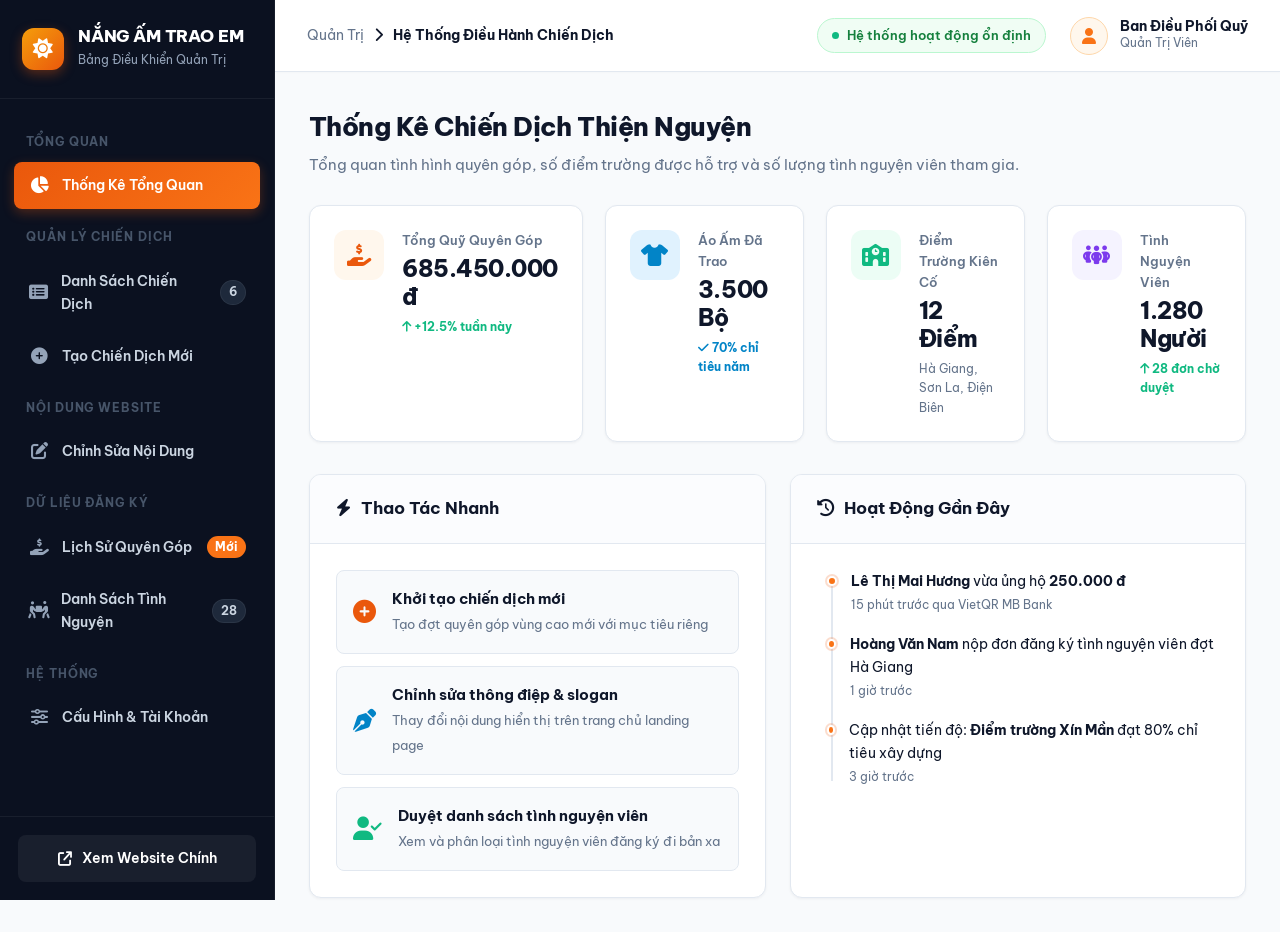
==== admin.html @ c8390f46 "test" ====
<!DOCTYPE html>
<html lang="vi">
<head>
  <meta charset="UTF-8">
  <meta name="viewport" content="width=device-width, initial-scale=1.0">
  <title>Hệ Thống Quản Trị - Nắng Ấm Trao Em</title>
  <link rel="preconnect" href="https://fonts.googleapis.com">
  <link rel="preconnect" href="https://fonts.gstatic.com" crossorigin>
  <link href="https://fonts.googleapis.com/css2?family=Be+Vietnam+Pro:ital,wght@0,300;0,400;0,500;0,600;0,700;0,800;1,400;1,600&family=Inter:wght@400;500;600;700&display=swap" rel="stylesheet">
  <link rel="stylesheet" href="https://cdnjs.cloudflare.com/ajax/libs/font-awesome/6.5.1/css/all.min.css">
  <link rel="stylesheet" href="assets/css/admin.css">
</head>
<body>

  <!-- Hidden radio controllers for switching Admin Modules -->
  <input type="radio" name="admin_tab" id="menu-overview" class="admin-tab-toggle" checked>
  <input type="radio" name="admin_tab" id="menu-campaigns" class="admin-tab-toggle">
  <input type="radio" name="admin_tab" id="menu-new-campaign" class="admin-tab-toggle">
  <input type="radio" name="admin_tab" id="menu-edit-content" class="admin-tab-toggle">
  <input type="radio" name="admin_tab" id="menu-donations" class="admin-tab-toggle">
  <input type="radio" name="admin_tab" id="menu-volunteers" class="admin-tab-toggle">
  <input type="radio" name="admin_tab" id="menu-settings" class="admin-tab-toggle">

  <!-- Mobile toggle controller for admin sidebar -->
  <input type="checkbox" id="sidebar-toggle" class="sidebar-toggle-check">

  <div class="admin-layout">

    <!-- Admin Sidebar Navigation -->
    <aside class="admin-sidebar">
      <div class="sidebar-brand">
        <div class="brand-symbol"><i class="fa-solid fa-sun"></i></div>
        <div class="brand-text">
          <span class="brand-name">NẮNG ẤM TRAO EM</span>
          <span class="brand-role">Bảng Điều Khiển Quản Trị</span>
        </div>
      </div>

      <nav class="sidebar-menu">
        <span class="menu-header">TỔNG QUAN</span>
        <label for="menu-overview" class="menu-item menu-item-overview">
          <i class="fa-solid fa-chart-pie"></i>
          <span>Thống Kê Tổng Quan</span>
        </label>

        <span class="menu-header">QUẢN LÝ CHIẾN DỊCH</span>
        <label for="menu-campaigns" class="menu-item menu-item-campaigns">
          <i class="fa-solid fa-rectangle-list"></i>
          <span>Danh Sách Chiến Dịch</span>
          <span class="badge-count">6</span>
        </label>
        <label for="menu-new-campaign" class="menu-item menu-item-new-campaign">
          <i class="fa-solid fa-circle-plus"></i>
          <span>Tạo Chiến Dịch Mới</span>
        </label>

        <span class="menu-header">NỘI DUNG WEBSITE</span>
        <label for="menu-edit-content" class="menu-item menu-item-edit-content">
          <i class="fa-solid fa-pen-to-square"></i>
          <span>Chỉnh Sửa Nội Dung</span>
        </label>

        <span class="menu-header">DỮ LIỆU ĐĂNG KÝ</span>
        <label for="menu-donations" class="menu-item menu-item-donations">
          <i class="fa-solid fa-hand-holding-dollar"></i>
          <span>Lịch Sử Quyên Góp</span>
          <span class="badge-count highlight">Mới</span>
        </label>
        <label for="menu-volunteers" class="menu-item menu-item-volunteers">
          <i class="fa-solid fa-people-carry-box"></i>
          <span>Danh Sách Tình Nguyện</span>
          <span class="badge-count">28</span>
        </label>

        <span class="menu-header">HỆ THỐNG</span>
        <label for="menu-settings" class="menu-item menu-item-settings">
          <i class="fa-solid fa-sliders"></i>
          <span>Cấu Hình & Tài Khoản</span>
        </label>
      </nav>

      <div class="sidebar-footer">
        <a href="index.html" target="_blank" class="back-to-web-btn">
          <i class="fa-solid fa-arrow-up-right-from-square"></i>
          <span>Xem Website Chính</span>
        </a>
      </div>
    </aside>

    <!-- Main Content Body -->
    <div class="admin-main">

      <!-- Admin Topbar -->
      <header class="admin-topbar">
        <div class="topbar-left">
          <label for="sidebar-toggle" class="sidebar-hamburger" aria-label="Mở Sidebar">
            <span></span>
            <span></span>
            <span></span>
          </label>
          <div class="topbar-breadcrumb">
            <span class="crumb-parent">Quản Trị</span>
            <i class="fa-solid fa-chevron-right"></i>
            <span class="crumb-current">Hệ Thống Điều Hành Chiến Dịch</span>
          </div>
        </div>

        <div class="topbar-right">
          <div class="status-indicator">
            <span class="dot-online"></span>
            <span>Hệ thống hoạt động ổn định</span>
          </div>
          <div class="user-profile">
            <div class="user-avatar"><i class="fa-solid fa-user"></i></div>
            <div class="user-meta">
              <span class="user-name">Ban Điều Phối Quỹ</span>
              <span class="user-role">Quản Trị Viên</span>
            </div>
          </div>
        </div>
      </header>

      <!-- Panel Body Container -->
      <div class="admin-content-area">

        <!-- ================= PANEL 1: TỔNG QUAN ================= -->
        <section class="admin-panel panel-overview">
          <div class="page-title-box">
            <h2>Thống Kê Chiến Dịch Thiện Nguyện</h2>
            <p>Tổng quan tình hình quyên góp, số điểm trường được hỗ trợ và số lượng tình nguyện viên tham gia.</p>
          </div>

          <!-- 4 Stat Cards -->
          <div class="overview-cards">
            <div class="stat-card">
              <div class="stat-icon icon-orange"><i class="fa-solid fa-hand-holding-dollar"></i></div>
              <div class="stat-data">
                <span class="stat-label">Tổng Quỹ Quyên Góp</span>
                <span class="stat-number">685.450.000 đ</span>
                <span class="stat-trend trend-up"><i class="fa-solid fa-arrow-up"></i> +12.5% tuần này</span>
              </div>
            </div>

            <div class="stat-card">
              <div class="stat-icon icon-blue"><i class="fa-solid fa-shirt"></i></div>
              <div class="stat-data">
                <span class="stat-label">Áo Ấm Đã Trao</span>
                <span class="stat-number">3.500 Bộ</span>
                <span class="stat-trend trend-good"><i class="fa-solid fa-check"></i> 70% chỉ tiêu năm</span>
              </div>
            </div>

            <div class="stat-card">
              <div class="stat-icon icon-green"><i class="fa-solid fa-school"></i></div>
              <div class="stat-data">
                <span class="stat-label">Điểm Trường Kiên Cố</span>
                <span class="stat-number">12 Điểm</span>
                <span class="stat-trend">Hà Giang, Sơn La, Điện Biên</span>
              </div>
            </div>

            <div class="stat-card">
              <div class="stat-icon icon-purple"><i class="fa-solid fa-people-group"></i></div>
              <div class="stat-data">
                <span class="stat-label">Tình Nguyện Viên</span>
                <span class="stat-number">1.280 Người</span>
                <span class="stat-trend trend-up"><i class="fa-solid fa-arrow-up"></i> 28 đơn chờ duyệt</span>
              </div>
            </div>
          </div>

          <!-- Quick Actions & Recent Logs -->
          <div class="overview-grid">
            <div class="admin-card">
              <div class="card-header">
                <h3><i class="fa-solid fa-bolt"></i> Thao Tác Nhanh</h3>
              </div>
              <div class="card-body quick-actions-list">
                <label for="menu-new-campaign" class="action-btn-item">
                  <i class="fa-solid fa-plus-circle text-orange"></i>
                  <div>
                    <strong>Khởi tạo chiến dịch mới</strong>
                    <small>Tạo đợt quyên góp vùng cao mới với mục tiêu riêng</small>
                  </div>
                </label>
                <label for="menu-edit-content" class="action-btn-item">
                  <i class="fa-solid fa-pen-nib text-blue"></i>
                  <div>
                    <strong>Chỉnh sửa thông điệp & slogan</strong>
                    <small>Thay đổi nội dung hiển thị trên trang chủ landing page</small>
                  </div>
                </label>
                <label for="menu-volunteers" class="action-btn-item">
                  <i class="fa-solid fa-user-check text-green"></i>
                  <div>
                    <strong>Duyệt danh sách tình nguyện viên</strong>
                    <small>Xem và phân loại tình nguyện viên đăng ký đi bản xa</small>
                  </div>
                </label>
              </div>
            </div>

            <div class="admin-card">
              <div class="card-header">
                <h3><i class="fa-solid fa-clock-rotate-left"></i> Hoạt Động Gần Đây</h3>
              </div>
              <div class="card-body">
                <ul class="activity-feed">
                  <li>
                    <span class="feed-dot"></span>
                    <div class="feed-info">
                      <strong>Lê Thị Mai Hương</strong> vừa ủng hộ <strong>250.000 đ</strong>
                      <span class="feed-time">15 phút trước qua VietQR MB Bank</span>
                    </div>
                  </li>
                  <li>
                    <span class="feed-dot"></span>
                    <div class="feed-info">
                      <strong>Hoàng Văn Nam</strong> nộp đơn đăng ký tình nguyện viên đợt Hà Giang
                      <span class="feed-time">1 giờ trước</span>
                    </div>
                  </li>
                  <li>
                    <span class="feed-dot"></span>
                    <div class="feed-info">
                      Cập nhật tiến độ: <strong>Điểm trường Xín Mần</strong> đạt 80% chỉ tiêu xây dựng
                      <span class="feed-time">3 giờ trước</span>
                    </div>
                  </li>
                </ul>
              </div>
            </div>
          </div>
        </section>

        <!-- ================= PANEL 2: DANH SÁCH CHIẾN DỊCH ================= -->
        <section class="admin-panel panel-campaigns">
          <div class="page-title-box flex-between">
            <div>
              <h2>Danh Sách Chiến Dịch Thiện Nguyện</h2>
              <p>Quản lý các đợt phát động, tiến độ giải ngân và trạng thái tiếp nhận kinh phí.</p>
            </div>
            <label for="menu-new-campaign" class="btn btn-primary">
              <i class="fa-solid fa-circle-plus"></i> Tạo Chiến Dịch Mới
            </label>
          </div>

          <!-- Campaigns Table -->
          <div class="admin-card">
            <div class="table-container">
              <table class="data-table">
                <thead>
                  <tr>
                    <th>Mã</th>
                    <th>Tên Chiến Dịch & Địa Điểm</th>
                    <th>Chỉ Tiêu / Mục Tiêu</th>
                    <th>Đã Quyên Góp</th>
                    <th>Tiến Độ</th>
                    <th>Trạng Thái</th>
                    <th>Thao Tác</th>
                  </tr>
                </thead>
                <tbody>
                  <tr>
                    <td><strong>#CD-2026-01</strong></td>
                    <td>
                      <div class="campaign-cell">
                        <strong>Đông Ấm Cho Em - Hà Giang 2026</strong>
                        <span>Điểm trường Xín Mần, Lũng Cú (Hà Giang)</span>
                      </div>
                    </td>
                    <td>250.000.000 đ</td>
                    <td class="text-bold text-orange">170.000.000 đ</td>
                    <td>
                      <div class="table-progress">
                        <div class="table-progress-bar"><div class="fill" style="width: 68%;"></div></div>
                        <span class="progress-percent">68%</span>
                      </div>
                    </td>
                    <td><span class="badge-status status-active">Đang diễn ra</span></td>
                    <td>
                      <div class="action-buttons">
                        <button type="button" class="btn-icon" title="Sửa chiến dịch"><i class="fa-solid fa-pen"></i></button>
                        <button type="button" class="btn-icon btn-icon-danger" title="Tạm dừng"><i class="fa-solid fa-pause"></i></button>
                      </div>
                    </td>
                  </tr>

                  <tr>
                    <td><strong>#CD-2026-02</strong></td>
                    <td>
                      <div class="campaign-cell">
                        <strong>Bữa Cơm Bán Trú Có Thịt</strong>
                        <span>Trường Mầm non Sín Chải (Điện Biên)</span>
                      </div>
                    </td>
                    <td>150.000.000 đ</td>
                    <td class="text-bold text-orange">127.500.000 đ</td>
                    <td>
                      <div class="table-progress">
                        <div class="table-progress-bar"><div class="fill" style="width: 85%;"></div></div>
                        <span class="progress-percent">85%</span>
                      </div>
                    </td>
                    <td><span class="badge-status status-active">Đang diễn ra</span></td>
                    <td>
                      <div class="action-buttons">
                        <button type="button" class="btn-icon" title="Sửa chiến dịch"><i class="fa-solid fa-pen"></i></button>
                        <button type="button" class="btn-icon btn-icon-danger" title="Tạm dừng"><i class="fa-solid fa-pause"></i></button>
                      </div>
                    </td>
                  </tr>

                  <tr>
                    <td><strong>#CD-2026-03</strong></td>
                    <td>
                      <div class="campaign-cell">
                        <strong>Kiên Cố Hóa 3 Phòng Học Tà Tổng</strong>
                        <span>Xã Tà Tổng, Huyện Mường Tè (Lai Châu)</span>
                      </div>
                    </td>
                    <td>300.000.000 đ</td>
                    <td class="text-bold text-orange">240.000.000 đ</td>
                    <td>
                      <div class="table-progress">
                        <div class="table-progress-bar"><div class="fill" style="width: 80%;"></div></div>
                        <span class="progress-percent">80%</span>
                      </div>
                    </td>
                    <td><span class="badge-status status-active">Đang diễn ra</span></td>
                    <td>
                      <div class="action-buttons">
                        <button type="button" class="btn-icon" title="Sửa chiến dịch"><i class="fa-solid fa-pen"></i></button>
                        <button type="button" class="btn-icon btn-icon-danger" title="Tạm dừng"><i class="fa-solid fa-pause"></i></button>
                      </div>
                    </td>
                  </tr>

                  <tr>
                    <td><strong>#CD-2025-08</strong></td>
                    <td>
                      <div class="campaign-cell">
                        <strong>Tủ Sách Ước Mơ & Đèn Năng Lượng</strong>
                        <span>Điểm trường Tà Xùa (Sơn La)</span>
                      </div>
                    </td>
                    <td>90.000.000 đ</td>
                    <td class="text-bold text-green">95.000.000 đ</td>
                    <td>
                      <div class="table-progress">
                        <div class="table-progress-bar"><div class="fill" style="width: 100%; background: #10b981;"></div></div>
                        <span class="progress-percent">105%</span>
                      </div>
                    </td>
                    <td><span class="badge-status status-completed">Đã hoàn thành</span></td>
                    <td>
                      <div class="action-buttons">
                        <button type="button" class="btn-icon" title="Xem chi tiết"><i class="fa-solid fa-eye"></i></button>
                      </div>
                    </td>
                  </tr>
                </tbody>
              </table>
            </div>
          </div>
        </section>

        <!-- ================= PANEL 3: TẠO CHIẾN DỊCH MỚI ================= -->
        <section class="admin-panel panel-new-campaign">
          <div class="page-title-box">
            <h2>Khởi Tạo Chiến Dịch Thiện Nguyện Mới</h2>
            <p>Điền đầy đủ thông tin để tạo chiến dịch mới và hiển thị trực tiếp lên trang chủ quyên góp.</p>
          </div>

          <!-- Alert notification for pure CSS submit simulated -->
          <div id="create-campaign-success" class="alert-box alert-success">
            <i class="fa-solid fa-circle-check"></i>
            <div>
              <strong>Chiến dịch thiện nguyện đã được khởi tạo thành công!</strong>
              <p>Chiến dịch đã được thêm vào hệ thống và sẵn sàng tiếp nhận quyên góp của các nhà hảo tâm.</p>
            </div>
            <a href="#menu-new-campaign" class="alert-close">&times;</a>
          </div>

          <div class="admin-card form-card">
            <form action="#create-campaign-success" method="get" class="admin-form">
              <div class="form-section-title">
                <i class="fa-solid fa-circle-info"></i>
                <span>1. Thông Tin Cơ Bản Về Chiến Dịch</span>
              </div>

              <div class="form-row">
                <div class="form-col col-8">
                  <label class="form-label" for="new-camp-name">Tên chiến dịch thiện nguyện <span class="req">*</span></label>
                  <input type="text" id="new-camp-name" class="form-input" placeholder="Ví dụ: Áo Ấm Vượt Đèo Sơn La 2026" required>
                </div>
                <div class="form-col col-4">
                  <label class="form-label" for="new-camp-code">Mã quản lý chiến dịch</label>
                  <input type="text" id="new-camp-code" class="form-input" value="CD-2026-04" readonly>
                </div>
              </div>

              <div class="form-row">
                <div class="form-col col-6">
                  <label class="form-label" for="new-camp-location">Địa bàn / Điểm trường thụ hưởng <span class="req">*</span></label>
                  <input type="text" id="new-camp-location" class="form-input" placeholder="Ví dụ: Điểm trường Bản Hốc, Huyện Mường Chà, Điện Biên" required>
                </div>
                <div class="form-col col-6">
                  <label class="form-label" for="new-camp-category">Hạng mục chính <span class="req">*</span></label>
                  <select id="new-camp-category" class="form-input">
                    <option value="ao-am">Áo ấm & Chăn bông mùa đông</option>
                    <option value="xay-truong">Kiên cố hóa phòng học / Điểm trường</option>
                    <option value="bua-an">Bữa ăn bán trú dinh dưỡng cho em</option>
                    <option value="hoc-bong">Học bổng & Sách vở đồ dùng học tập</option>
                    <option value="y-te">Tủ thuốc học đường & Nước sạch</option>
                  </select>
                </div>
              </div>

              <div class="form-row">
                <div class="form-col col-4">
                  <label class="form-label" for="new-camp-target">Mục tiêu kinh phí (VNĐ) <span class="req">*</span></label>
                  <input type="number" id="new-camp-target" class="form-input" placeholder="150000000" min="1000000" step="500000" required>
                </div>
                <div class="form-col col-4">
                  <label class="form-label" for="new-camp-start">Ngày bắt đầu tiếp nhận</label>
                  <input type="date" id="new-camp-start" class="form-input">
                </div>
                <div class="form-col col-4">
                  <label class="form-label" for="new-camp-end">Ngày kết thúc chiến dịch</label>
                  <input type="date" id="new-camp-end" class="form-input">
                </div>
              </div>

              <div class="form-section-title">
                <i class="fa-solid fa-pen-nib"></i>
                <span>2. Nội Dung & Hình Ảnh Truyền Thông</span>
              </div>

              <div class="form-group">
                <label class="form-label" for="new-camp-summary">Mô tả ngắn (Hiển thị thẻ ngoài trang chủ) <span class="req">*</span></label>
                <textarea id="new-camp-summary" rows="2" class="form-input" placeholder="Mô tả tóm tắt thực trạng thiếu thốn của các em nhỏ tại điểm trường..." required></textarea>
              </div>

              <div class="form-group">
                <label class="form-label" for="new-camp-detail">Chi tiết câu chuyện & Kế hoạch giải ngân</label>
                <textarea id="new-camp-detail" rows="4" class="form-input" placeholder="Nội dung chi tiết về số lượng học sinh, danh mục quà tặng dự kiến, chi phí mua sắm vật phẩm minh bạch..."></textarea>
              </div>

              <div class="form-row">
                <div class="form-col col-6">
                  <label class="form-label" for="new-camp-image">Ảnh đại diện chiến dịch (URL ảnh hoặc chọn file)</label>
                  <input type="text" id="new-camp-image" class="form-input" placeholder="https://images.unsplash.com/... hoặc assets/images/anh.jpg">
                </div>
                <div class="form-col col-6">
                  <label class="form-label" for="new-camp-volunteers">Mở đăng ký tình nguyện viên trực tiếp?</label>
                  <select id="new-camp-volunteers" class="form-input">
                    <option value="yes">Có - Mở đăng ký người đi thực địa</option>
                    <option value="no">Không - Chỉ nhận quyên góp tài chính</option>
                  </select>
                </div>
              </div>

              <div class="form-actions">
                <button type="submit" class="btn btn-primary btn-lg">
                  <i class="fa-solid fa-floppy-disk"></i> Lưu & Đăng Chiến Dịch Lên Website
                </button>
                <label for="menu-campaigns" class="btn btn-secondary btn-lg">
                  <i class="fa-solid fa-xmark"></i> Hủy Bỏ
                </label>
              </div>
            </form>
          </div>
        </section>

        <!-- ================= PANEL 4: CHỈNH SỬA NỘI DUNG WEBSITE ================= -->
        <section class="admin-panel panel-edit-content">
          <div class="page-title-box">
            <h2>Chỉnh Sửa Nội Dung Website Landing Page</h2>
            <p>Cập nhật tiêu đề, slogan, thông số đếm tác động và thông tin liên hệ hiển thị ở trang chủ.</p>
          </div>

          <div id="save-content-success" class="alert-box alert-success">
            <i class="fa-solid fa-circle-check"></i>
            <div>
              <strong>Đã lưu cập nhật nội dung website thành công!</strong>
              <p>Các nội dung mới đã được cập nhật vào cấu hình hiển thị của landing page.</p>
            </div>
            <a href="#menu-edit-content" class="alert-close">&times;</a>
          </div>

          <div class="admin-card form-card">
            <form action="#save-content-success" method="get" class="admin-form">

              <!-- Group 1: Header & Hero -->
              <div class="form-section-title">
                <i class="fa-solid fa-heading"></i>
                <span>Phần Đầu Trang (Hero Banner)</span>
              </div>

              <div class="form-row">
                <div class="form-col col-6">
                  <label class="form-label" for="site-brand">Tên chiến dịch chính</label>
                  <input type="text" id="site-brand" class="form-input" value="Nắng Ấm Trao Em">
                </div>
                <div class="form-col col-6">
                  <label class="form-label" for="site-badge">Huy hiệu thông báo nhỏ</label>
                  <input type="text" id="site-badge" class="form-input" value="Chiến dịch tình nguyện Đông Ấm 2026">
                </div>
              </div>

              <div class="form-group">
                <label class="form-label" for="site-slogan">Slogan chiến dịch (Khẩu hiệu)</label>
                <input type="text" id="site-slogan" class="form-input" value="Góp chút nắng vàng, thắp ngàn ước mơ">
              </div>

              <div class="form-group">
                <label class="form-label" for="site-desc">Đoạn văn giới thiệu mở đầu</label>
                <textarea id="site-desc" rows="3" class="form-input">Hàng ngàn em nhỏ tại các điểm bản vùng cao Hà Giang, Điện Biên, Sơn La đang vượt qua mùa đông buốt giá trong những manh áo mỏng và phòng học tạm bợ. Hãy cùng chúng tôi mang hơi ấm yêu thương, sách vở và nụ cười rạng rỡ tới các em!</textarea>
              </div>

              <!-- Group 2: Key Numbers Counter -->
              <div class="form-section-title">
                <i class="fa-solid fa-chart-line"></i>
                <span>Chỉ Số Tác Động (Metrics Counter)</span>
              </div>

              <div class="form-row">
                <div class="form-col col-3">
                  <label class="form-label" for="stat-children">Số trẻ em hỗ trợ</label>
                  <input type="text" id="stat-children" class="form-input" value="4.850+">
                </div>
                <div class="form-col col-3">
                  <label class="form-label" for="stat-meals">Bữa cơm bán trú</label>
                  <input type="text" id="stat-meals" class="form-input" value="120.000+">
                </div>
                <div class="form-col col-3">
                  <label class="form-label" for="stat-trips">Số đợt thiện nguyện</label>
                  <input type="text" id="stat-trips" class="form-input" value="42 Đợt">
                </div>
                <div class="form-col col-3">
                  <label class="form-label" for="stat-transparency">Mức độ sao kê</label>
                  <input type="text" id="stat-transparency" class="form-input" value="100%">
                </div>
              </div>

              <!-- Group 3: Bank Account / QR Config -->
              <div class="form-section-title">
                <i class="fa-solid fa-building-columns"></i>
                <span>Thông Tin Tài Khoản Tiếp Nhận & VietQR</span>
              </div>

              <div class="form-row">
                <div class="form-col col-4">
                  <label class="form-label" for="bank-name">Tên ngân hàng</label>
                  <input type="text" id="bank-name" class="form-input" value="MB Bank (Ngân hàng Quân Đội)">
                </div>
                <div class="form-col col-4">
                  <label class="form-label" for="bank-acc">Số tài khoản thiện nguyện</label>
                  <input type="text" id="bank-acc" class="form-input" value="0987 654 321">
                </div>
                <div class="form-col col-4">
                  <label class="form-label" for="bank-owner">Tên chủ tài khoản</label>
                  <input type="text" id="bank-owner" class="form-input" value="QUY THIEN NGUYEN NANG AM TRAO EM">
                </div>
              </div>

              <!-- Group 4: Footer Contact -->
              <div class="form-section-title">
                <i class="fa-solid fa-address-book"></i>
                <span>Thông Tin Liên Hệ Chân Trang</span>
              </div>

              <div class="form-row">
                <div class="form-col col-6">
                  <label class="form-label" for="contact-phone">Hotline / Zalo hỗ trợ</label>
                  <input type="text" id="contact-phone" class="form-input" value="0987.654.321">
                </div>
                <div class="form-col col-6">
                  <label class="form-label" for="contact-email">Email chính thức</label>
                  <input type="email" id="contact-email" class="form-input" value="nangamtraoem.charity@gmail.com">
                </div>
              </div>

              <div class="form-group">
                <label class="form-label" for="contact-address">Địa chỉ kho tiếp nhận hiện vật (Áo ấm, sách vở)</label>
                <input type="text" id="contact-address" class="form-input" value="Số 45 Hoàng Hoa Thám, Ba Đình, Hà Nội">
              </div>

              <div class="form-actions">
                <button type="submit" class="btn btn-primary btn-lg">
                  <i class="fa-solid fa-floppy-disk"></i> Lưu Thay Đổi Nội Dung
                </button>
              </div>
            </form>
          </div>
        </section>

        <!-- ================= PANEL 5: LỊCH SỬ QUYÊN GÓP ================= -->
        <section class="admin-panel panel-donations">
          <div class="page-title-box flex-between">
            <div>
              <h2>Lịch Sử Quyên Góp Từ Nhà Hảo Tâm</h2>
              <p>Danh sách các giao dịch ủng hộ tiền mặt, chuyển khoản ngân hàng và sao kê tự động.</p>
            </div>
            <button type="button" class="btn btn-secondary">
              <i class="fa-solid fa-file-excel"></i> Xuất File Excel Sao Kê
            </button>
          </div>

          <div class="admin-card">
            <div class="table-container">
              <table class="data-table">
                <thead>
                  <tr>
                    <th>Mã GD</th>
                    <th>Thời Gian</th>
                    <th>Họ Tên Nhà Hảo Tâm</th>
                    <th>Số Tiền</th>
                    <th>Hạng Mục Ủng Hộ</th>
                    <th>Nội Dung Chuyển Khoản</th>
                    <th>Trạng Thái</th>
                  </tr>
                </thead>
                <tbody>
                  <tr>
                    <td><strong>#GD-9941</strong></td>
                    <td>05/11/2026 11:25</td>
                    <td>Nguyễn Hữu Tài</td>
                    <td class="text-bold text-green">+ 500.000 đ</td>
                    <td>Áo ấm & Chăn bông</td>
                    <td>NANGAM - Nguyen Huu Tai - Ung ho ao am mua dong</td>
                    <td><span class="badge-status status-verified"><i class="fa-solid fa-check"></i> Đã ghi nhận</span></td>
                  </tr>
                  <tr>
                    <td><strong>#GD-9940</strong></td>
                    <td>05/11/2026 10:14</td>
                    <td><em>(Nhà hảo tâm giấu tên)</em></td>
                    <td class="text-bold text-green">+ 2.000.000 đ</td>
                    <td>Xây điểm trường</td>
                    <td>NANGAM - Thuong tang cac em nho vung cao</td>
                    <td><span class="badge-status status-verified"><i class="fa-solid fa-check"></i> Đã ghi nhận</span></td>
                  </tr>
                  <tr>
                    <td><strong>#GD-9939</strong></td>
                    <td>05/11/2026 09:05</td>
                    <td>Lê Thị Mai Hương</td>
                    <td class="text-bold text-green">+ 250.000 đ</td>
                    <td>Bữa cơm có thịt</td>
                    <td>NANGAM - Mai Huong ung ho bua com co thit</td>
                    <td><span class="badge-status status-verified"><i class="fa-solid fa-check"></i> Đã ghi nhận</span></td>
                  </tr>
                  <tr>
                    <td><strong>#GD-9938</strong></td>
                    <td>04/11/2026 21:40</td>
                    <td>Tập thể lớp K62 FTU</td>
                    <td class="text-bold text-green">+ 5.500.000 đ</td>
                    <td>Quỹ chung dự án</td>
                    <td>NANGAM - K62 FTU dong hanh cung du an</td>
                    <td><span class="badge-status status-verified"><i class="fa-solid fa-check"></i> Đã ghi nhận</span></td>
                  </tr>
                  <tr>
                    <td><strong>#GD-9937</strong></td>
                    <td>04/11/2026 18:15</td>
                    <td>Trần Quang Dũng</td>
                    <td class="text-bold text-green">+ 1.000.000 đ</td>
                    <td>Đèn năng lượng mặt trời</td>
                    <td>NANGAM - Ho tro kinh phi mua den NLMT</td>
                    <td><span class="badge-status status-verified"><i class="fa-solid fa-check"></i> Đã ghi nhận</span></td>
                  </tr>
                </tbody>
              </table>
            </div>
          </div>
        </section>

        <!-- ================= PANEL 6: DANH SÁCH TÌNH NGUYỆN VIÊN ================= -->
        <section class="admin-panel panel-volunteers">
          <div class="page-title-box flex-between">
            <div>
              <h2>Đơn Đăng Ký Tình Nguyện Viên Vùng Cao</h2>
              <p>Danh sách các bạn trẻ đăng ký tham gia các chuyến xe trực tiếp lên các bản vùng cao.</p>
            </div>
            <button type="button" class="btn btn-secondary">
              <i class="fa-solid fa-file-arrow-down"></i> Tải Danh Sách Điểm Danh
            </button>
          </div>

          <div class="admin-card">
            <div class="table-container">
              <table class="data-table">
                <thead>
                  <tr>
                    <th>Họ và Tên</th>
                    <th>Năm Sinh</th>
                    <th>Số Điện Thoại / Zalo</th>
                    <th>Nơi Xuất Phát</th>
                    <th>Chuyến Đi Đăng Ký</th>
                    <th>Kỹ Năng Đóng Góp</th>
                    <th>Trạng Thái Hồ Sơ</th>
                    <th>Thao Tác</th>
                  </tr>
                </thead>
                <tbody>
                  <tr>
                    <td>
                      <div class="vol-profile">
                        <div class="vol-avatar"><i class="fa-solid fa-user"></i></div>
                        <div>
                          <strong>Hoàng Văn Nam</strong>
                          <span class="vol-email">nam.hoang@gmail.com</span>
                        </div>
                      </div>
                    </td>
                    <td>1998 (28 tuổi)</td>
                    <td>0912.345.678</td>
                    <td>Hà Nội</td>
                    <td><strong>Hà Giang (15/12 - 18/12)</strong></td>
                    <td><span class="skill-tag">Lái xe đèo</span> <span class="skill-tag">Hậu cần</span></td>
                    <td><span class="badge-status status-pending">Chờ phỏng vấn</span></td>
                    <td>
                      <div class="action-buttons">
                        <button type="button" class="btn-icon text-green" title="Duyệt đơn"><i class="fa-solid fa-check"></i></button>
                        <button type="button" class="btn-icon btn-icon-danger" title="Từ chối"><i class="fa-solid fa-xmark"></i></button>
                      </div>
                    </td>
                  </tr>

                  <tr>
                    <td>
                      <div class="vol-profile">
                        <div class="vol-avatar"><i class="fa-solid fa-user"></i></div>
                        <div>
                          <strong>Trần Thu Thảo</strong>
                          <span class="vol-email">thao.tran@gmail.com</span>
                        </div>
                      </div>
                    </td>
                    <td>2001 (25 tuổi)</td>
                    <td>0988.765.432</td>
                    <td>Đà Nẵng</td>
                    <td><strong>Điện Biên (05/01 - 08/01)</strong></td>
                    <td><span class="skill-tag">Y tế / Sơ cứu</span> <span class="skill-tag">Hoạt náo</span></td>
                    <td><span class="badge-status status-verified">Đã duyệt</span></td>
                    <td>
                      <div class="action-buttons">
                        <button type="button" class="btn-icon" title="Chi tiết"><i class="fa-solid fa-eye"></i></button>
                      </div>
                    </td>
                  </tr>

                  <tr>
                    <td>
                      <div class="vol-profile">
                        <div class="vol-avatar"><i class="fa-solid fa-user"></i></div>
                        <div>
                          <strong>Đỗ Minh Đức</strong>
                          <span class="vol-email">duc.do@gmail.com</span>
                        </div>
                      </div>
                    </td>
                    <td>1995 (31 tuổi)</td>
                    <td>0904.112.233</td>
                    <td>TP. Hồ Chí Minh</td>
                    <td><strong>Sơn La (20/01 - 23/01)</strong></td>
                    <td><span class="skill-tag">Quay phim / Ảnh</span> <span class="skill-tag">Sửa điện</span></td>
                    <td><span class="badge-status status-verified">Đã duyệt</span></td>
                    <td>
                      <div class="action-buttons">
                        <button type="button" class="btn-icon" title="Chi tiết"><i class="fa-solid fa-eye"></i></button>
                      </div>
                    </td>
                  </tr>
                </tbody>
              </table>
            </div>
          </div>
        </section>

        <!-- ================= PANEL 7: CẤU HÌNH & TÀI KHOẢN ================= -->
        <section class="admin-panel panel-settings">
          <div class="page-title-box">
            <h2>Cấu Hình Hệ Thống Quản Trị</h2>
            <p>Bảo mật, phân quyền quản trị viên và thiết lập cơ chế sao kê tự động.</p>
          </div>

          <div class="admin-card form-card">
            <form action="#menu-overview" method="get" class="admin-form">
              <div class="form-section-title">
                <i class="fa-solid fa-shield-halved"></i>
                <span>Tài Khoản Quản Trị Viên</span>
              </div>

              <div class="form-row">
                <div class="form-col col-6">
                  <label class="form-label">Tên hiển thị</label>
                  <input type="text" class="form-input" value="Ban Điều Phối Quỹ Nắng Ấm">
                </div>
                <div class="form-col col-6">
                  <label class="form-label">Email quản trị</label>
                  <input type="email" class="form-input" value="admin@nangamtraoem.vn">
                </div>
              </div>

              <div class="form-section-title">
                <i class="fa-solid fa-bell"></i>
                <span>Thông Báo & Đồng Bộ Dữ Liệu</span>
              </div>

              <div class="checkbox-group">
                <label class="checkbox-label">
                  <input type="checkbox" checked>
                  <span>Gửi email thông báo tự động mỗi khi có đóng góp từ 1.000.000 đ trở lên</span>
                </label>
                <label class="checkbox-label">
                  <input type="checkbox" checked>
                  <span>Tự động cập nhật bảng sao kê thời gian thực trên landing page</span>
                </label>
                <label class="checkbox-label">
                  <input type="checkbox" checked>
                  <span>Gửi tin nhắn Zalo xác nhận đăng ký cho tình nguyện viên</span>
                </label>
              </div>

              <div class="form-actions">
                <button type="submit" class="btn btn-primary btn-lg">
                  <i class="fa-solid fa-check"></i> Lưu Cấu Hình Hệ Thống
                </button>
              </div>
            </form>
          </div>
        </section>

      </div>
    </div>
  </div>

</body>
</html>
---- assets/css/admin.css ----
@charset "UTF-8";
/* ==========================================================================
   NẮNG ẤM TRAO EM - MODERN ADMIN DASHBOARD STYLESHEET
   100% Pure CSS3 - Font 'Be Vietnam Pro' Tiếng Việt Chuẩn 100%
   ========================================================================== */

:root {
  --admin-primary: #f97316;
  --admin-primary-hover: #ea580c;
  --admin-primary-light: #fff7ed;
  --admin-secondary: #0284c7;
  --admin-sidebar-bg: #0b1120;
  --admin-sidebar-hover: #1e293b;
  --admin-sidebar-active: #ea580c;
  --admin-bg: #f8fafc;
  --admin-card-bg: #ffffff;
  --admin-border: #e2e8f0;
  --admin-text-main: #0f172a;
  --admin-text-muted: #64748b;
  --admin-success: #10b981;
  --admin-danger: #ef4444;
  --admin-warning: #f59e0b;
  
  --font-family: 'Be Vietnam Pro', 'Inter', -apple-system, BlinkMacSystemFont, "Segoe UI", Roboto, sans-serif;
  --transition: all 0.2s cubic-bezier(0.4, 0, 0.2, 1);
  --radius-sm: 8px;
  --radius-md: 12px;
  --radius-lg: 18px;
  
  --shadow-sm: 0 1px 3px rgba(15, 23, 42, 0.05);
  --shadow-md: 0 4px 6px -1px rgba(15, 23, 42, 0.07), 0 2px 4px -2px rgba(15, 23, 42, 0.05);
  --shadow-lg: 0 10px 20px -3px rgba(15, 23, 42, 0.08);
}

*, *::before, *::after {
  box-sizing: border-box;
  margin: 0;
  padding: 0;
}

body {
  font-family: var(--font-family);
  background-color: var(--admin-bg);
  color: var(--admin-text-main);
  line-height: 1.6;
  -webkit-font-smoothing: antialiased;
  -moz-osx-font-smoothing: grayscale;
}

/* Hide Radio toggles */
.admin-tab-toggle,
.sidebar-toggle-check {
  position: absolute;
  opacity: 0;
  pointer-events: none;
}

/* Admin Grid Layout */
.admin-layout {
  display: flex;
  min-height: 100vh;
}

/* Sidebar Styles */
.admin-sidebar {
  width: 275px;
  background-color: var(--admin-sidebar-bg);
  color: #94a3b8;
  display: flex;
  flex-direction: column;
  position: fixed;
  top: 0;
  bottom: 0;
  left: 0;
  z-index: 100;
  transition: var(--transition);
  border-right: 1px solid rgba(255, 255, 255, 0.05);
}

.sidebar-brand {
  padding: 26px 22px;
  display: flex;
  align-items: center;
  gap: 14px;
  border-bottom: 1px solid rgba(255, 255, 255, 0.06);
}

.brand-symbol {
  width: 42px;
  height: 42px;
  border-radius: var(--radius-md);
  background: linear-gradient(135deg, #f59e0b, #ea580c);
  color: #ffffff;
  display: flex;
  align-items: center;
  justify-content: center;
  font-size: 1.25rem;
  flex-shrink: 0;
  box-shadow: 0 4px 12px rgba(234, 88, 12, 0.35);
}

.brand-name {
  font-size: 1.05rem;
  font-weight: 800;
  color: #ffffff;
  display: block;
  line-height: 1.2;
  letter-spacing: -0.01em;
}

.brand-role {
  font-size: 0.75rem;
  color: #94a3b8;
}

.sidebar-menu {
  flex: 1;
  overflow-y: auto;
  padding: 20px 14px;
  display: flex;
  flex-direction: column;
  gap: 5px;
}

.menu-header {
  font-size: 0.72rem;
  font-weight: 700;
  color: #475569;
  letter-spacing: 0.08em;
  padding: 14px 12px 6px;
  display: block;
}

.menu-item {
  display: flex;
  align-items: center;
  gap: 12px;
  padding: 12px 14px;
  border-radius: var(--radius-sm);
  font-size: 0.9rem;
  font-weight: 600;
  color: #cbd5e1;
  cursor: pointer;
  transition: var(--transition);
  position: relative;
  user-select: none;
}

.menu-item i {
  font-size: 1.05rem;
  width: 22px;
  text-align: center;
  color: #94a3b8;
  transition: var(--transition);
}

.menu-item:hover {
  background-color: var(--admin-sidebar-hover);
  color: #ffffff;
}

.menu-item:hover i {
  color: #ffffff;
}

.badge-count {
  margin-left: auto;
  background-color: #1e293b;
  color: #cbd5e1;
  font-size: 0.72rem;
  font-weight: 700;
  padding: 2px 8px;
  border-radius: 9999px;
  border: 1px solid rgba(255, 255, 255, 0.06);
}

.badge-count.highlight {
  background-color: var(--admin-primary);
  color: #ffffff;
  border: none;
}

.sidebar-footer {
  padding: 18px;
  border-top: 1px solid rgba(255, 255, 255, 0.06);
}

.back-to-web-btn {
  display: flex;
  align-items: center;
  justify-content: center;
  gap: 10px;
  background-color: rgba(255, 255, 255, 0.06);
  color: #ffffff;
  padding: 12px;
  border-radius: var(--radius-sm);
  font-size: 0.88rem;
  font-weight: 600;
  text-decoration: none;
  transition: var(--transition);
}

.back-to-web-btn:hover {
  background-color: var(--admin-primary);
  color: #ffffff;
}

/* Tab Switching with Radio :checked */
#menu-overview:checked ~ .admin-layout .menu-item-overview,
#menu-campaigns:checked ~ .admin-layout .menu-item-campaigns,
#menu-new-campaign:checked ~ .admin-layout .menu-item-new-campaign,
#menu-edit-content:checked ~ .admin-layout .menu-item-edit-content,
#menu-donations:checked ~ .admin-layout .menu-item-donations,
#menu-volunteers:checked ~ .admin-layout .menu-item-volunteers,
#menu-settings:checked ~ .admin-layout .menu-item-settings {
  background: linear-gradient(135deg, #ea580c, #f97316);
  color: #ffffff;
  box-shadow: 0 4px 12px rgba(234, 88, 12, 0.3);
}

#menu-overview:checked ~ .admin-layout .menu-item-overview i,
#menu-campaigns:checked ~ .admin-layout .menu-item-campaigns i,
#menu-new-campaign:checked ~ .admin-layout .menu-item-new-campaign i,
#menu-edit-content:checked ~ .admin-layout .menu-item-edit-content i,
#menu-donations:checked ~ .admin-layout .menu-item-donations i,
#menu-volunteers:checked ~ .admin-layout .menu-item-volunteers i,
#menu-settings:checked ~ .admin-layout .menu-item-settings i {
  color: #ffffff;
}

.admin-panel {
  display: none;
  animation: panelFadeIn 0.25s ease;
}

#menu-overview:checked ~ .admin-layout .panel-overview { display: block; }
#menu-campaigns:checked ~ .admin-layout .panel-campaigns { display: block; }
#menu-new-campaign:checked ~ .admin-layout .panel-new-campaign { display: block; }
#menu-edit-content:checked ~ .admin-layout .panel-edit-content { display: block; }
#menu-donations:checked ~ .admin-layout .panel-donations { display: block; }
#menu-volunteers:checked ~ .admin-layout .panel-volunteers { display: block; }
#menu-settings:checked ~ .admin-layout .panel-settings { display: block; }

@keyframes panelFadeIn {
  from { opacity: 0; transform: translateY(6px); }
  to { opacity: 1; transform: translateY(0); }
}

/* Main Content Wrapper */
.admin-main {
  flex: 1;
  margin-left: 275px;
  display: flex;
  flex-direction: column;
  min-width: 0;
}

/* Topbar Header */
.admin-topbar {
  height: 72px;
  background: #ffffff;
  border-bottom: 1px solid var(--admin-border);
  padding: 0 32px;
  display: flex;
  justify-content: space-between;
  align-items: center;
  position: sticky;
  top: 0;
  z-index: 90;
  box-shadow: 0 1px 2px rgba(0,0,0,0.02);
}

.topbar-left {
  display: flex;
  align-items: center;
  gap: 16px;
}

.sidebar-hamburger {
  display: none;
  flex-direction: column;
  gap: 4px;
  cursor: pointer;
  padding: 6px;
}

.sidebar-hamburger span {
  width: 22px;
  height: 2px;
  background-color: var(--admin-text-main);
  border-radius: 2px;
}

.topbar-breadcrumb {
  display: flex;
  align-items: center;
  gap: 10px;
  font-size: 0.9rem;
}

.crumb-parent {
  color: var(--admin-text-muted);
}

.crumb-current {
  font-weight: 700;
  color: var(--admin-text-main);
}

.topbar-right {
  display: flex;
  align-items: center;
  gap: 24px;
}

.status-indicator {
  display: flex;
  align-items: center;
  gap: 8px;
  font-size: 0.82rem;
  color: #15803d;
  background: #f0fdf4;
  padding: 6px 14px;
  border-radius: 9999px;
  border: 1px solid #bbf7d0;
  font-weight: 600;
}

.dot-online {
  width: 7px;
  height: 7px;
  border-radius: 50%;
  background-color: var(--admin-success);
}

.user-profile {
  display: flex;
  align-items: center;
  gap: 12px;
}

.user-avatar {
  width: 38px;
  height: 38px;
  border-radius: 50%;
  background: var(--admin-primary-light);
  color: var(--admin-primary);
  display: flex;
  align-items: center;
  justify-content: center;
  font-size: 1rem;
  border: 1px solid #fed7aa;
}

.user-meta {
  display: flex;
  flex-direction: column;
}

.user-name {
  font-size: 0.88rem;
  font-weight: 700;
  line-height: 1.2;
}

.user-role {
  font-size: 0.74rem;
  color: var(--admin-text-muted);
}

/* Admin Content Area */
.admin-content-area {
  padding: 34px;
  flex: 1;
}

.page-title-box {
  margin-bottom: 28px;
}

.page-title-box h2 {
  font-size: 1.65rem;
  font-weight: 800;
  color: var(--admin-text-main);
  margin-bottom: 5px;
  letter-spacing: -0.02em;
}

.page-title-box p {
  color: var(--admin-text-muted);
  font-size: 0.94rem;
}

.flex-between {
  display: flex;
  justify-content: space-between;
  align-items: flex-end;
  flex-wrap: wrap;
  gap: 16px;
}

/* Stat Cards in Overview */
.overview-cards {
  display: grid;
  grid-template-columns: repeat(4, 1fr);
  gap: 22px;
  margin-bottom: 32px;
}

.stat-card {
  background: var(--admin-card-bg);
  padding: 24px;
  border-radius: var(--radius-md);
  border: 1px solid var(--admin-border);
  box-shadow: var(--shadow-sm);
  display: flex;
  align-items: flex-start;
  gap: 18px;
  transition: var(--transition);
}

.stat-card:hover {
  transform: translateY(-2px);
  box-shadow: var(--shadow-md);
}

.stat-icon {
  width: 50px;
  height: 50px;
  border-radius: var(--radius-md);
  display: flex;
  align-items: center;
  justify-content: center;
  font-size: 1.35rem;
  flex-shrink: 0;
}

.icon-orange { background: #fff7ed; color: #ea580c; }
.icon-blue { background: #e0f2fe; color: #0284c7; }
.icon-green { background: #ecfdf5; color: #10b981; }
.icon-purple { background: #f5f3ff; color: #7c3aed; }

.stat-data {
  display: flex;
  flex-direction: column;
}

.stat-label {
  font-size: 0.82rem;
  font-weight: 600;
  color: var(--admin-text-muted);
  margin-bottom: 4px;
}

.stat-number {
  font-size: 1.45rem;
  font-weight: 800;
  color: var(--admin-text-main);
  line-height: 1.2;
  margin-bottom: 6px;
  letter-spacing: -0.02em;
}

.stat-trend {
  font-size: 0.76rem;
  color: var(--admin-text-muted);
}

.trend-up {
  color: var(--admin-success);
  font-weight: 700;
}

.trend-good {
  color: var(--admin-secondary);
  font-weight: 700;
}

/* Two Column Grid */
.overview-grid {
  display: grid;
  grid-template-columns: 1fr 1fr;
  gap: 24px;
}

.admin-card {
  background: var(--admin-card-bg);
  border-radius: var(--radius-md);
  border: 1px solid var(--admin-border);
  box-shadow: var(--shadow-sm);
  overflow: hidden;
}

.card-header {
  padding: 20px 26px;
  border-bottom: 1px solid var(--admin-border);
  background: #fbfcfe;
}

.card-header h3 {
  font-size: 1.08rem;
  font-weight: 700;
  color: var(--admin-text-main);
  display: flex;
  align-items: center;
  gap: 10px;
}

.card-body {
  padding: 26px;
}

/* Quick Actions List */
.quick-actions-list {
  display: flex;
  flex-direction: column;
  gap: 12px;
}

.action-btn-item {
  display: flex;
  align-items: center;
  gap: 16px;
  padding: 16px;
  background: #f8fafc;
  border-radius: var(--radius-sm);
  border: 1px solid var(--admin-border);
  cursor: pointer;
  transition: var(--transition);
}

.action-btn-item i {
  font-size: 1.45rem;
}

.text-orange { color: #ea580c; }
.text-blue { color: #0284c7; }
.text-green { color: #10b981; }

.action-btn-item strong {
  display: block;
  font-size: 0.94rem;
  color: var(--admin-text-main);
}

.action-btn-item small {
  font-size: 0.8rem;
  color: var(--admin-text-muted);
}

.action-btn-item:hover {
  background: #ffffff;
  border-color: var(--admin-primary);
  transform: translateX(4px);
  box-shadow: var(--shadow-sm);
}

/* Activity Feed */
.activity-feed {
  list-style: none;
  display: flex;
  flex-direction: column;
  gap: 18px;
  position: relative;
  padding-left: 10px;
}

.activity-feed::before {
  content: "";
  position: absolute;
  top: 6px;
  bottom: 6px;
  left: 14px;
  width: 2px;
  background: var(--admin-border);
}

.activity-feed li {
  display: flex;
  align-items: flex-start;
  gap: 14px;
  position: relative;
  z-index: 1;
}

.feed-dot {
  width: 10px;
  height: 10px;
  border-radius: 50%;
  background: var(--admin-primary);
  margin-top: 6px;
  border: 2px solid #ffffff;
  box-shadow: 0 0 0 2px rgba(234, 88, 12, 0.2);
}

.feed-info {
  font-size: 0.9rem;
  color: var(--admin-text-main);
}

.feed-time {
  display: block;
  font-size: 0.78rem;
  color: var(--admin-text-muted);
  margin-top: 2px;
}

/* Data Tables */
.table-container {
  overflow-x: auto;
}

.data-table {
  width: 100%;
  border-collapse: collapse;
  text-align: left;
  font-size: 0.9rem;
}

.data-table th {
  background: #f8fafc;
  padding: 16px 20px;
  font-weight: 700;
  color: var(--admin-text-muted);
  font-size: 0.8rem;
  text-transform: uppercase;
  letter-spacing: 0.05em;
  border-bottom: 1px solid var(--admin-border);
}

.data-table td {
  padding: 16px 20px;
  border-bottom: 1px solid var(--admin-border);
  vertical-align: middle;
}

.data-table tr:hover {
  background: #fcfdfe;
}

.campaign-cell strong {
  display: block;
  font-size: 0.94rem;
  color: var(--admin-text-main);
}

.campaign-cell span {
  font-size: 0.8rem;
  color: var(--admin-text-muted);
}

.text-bold { font-weight: 700; }

.table-progress {
  display: flex;
  align-items: center;
  gap: 10px;
}

.table-progress-bar {
  width: 100px;
  height: 7px;
  background: #e2e8f0;
  border-radius: 9999px;
  overflow: hidden;
}

.table-progress-bar .fill {
  height: 100%;
  background: linear-gradient(90deg, #ea580c, #f59e0b);
  border-radius: 9999px;
}

.progress-percent {
  font-size: 0.8rem;
  font-weight: 700;
  color: var(--admin-text-main);
}

.badge-status {
  display: inline-flex;
  align-items: center;
  gap: 6px;
  padding: 4px 12px;
  border-radius: 9999px;
  font-size: 0.78rem;
  font-weight: 700;
}

.status-active { background: #e0f2fe; color: #0369a1; }
.status-completed { background: #dcfce7; color: #15803d; }
.status-pending { background: #fef3c7; color: #b45309; }
.status-verified { background: #dcfce7; color: #15803d; }

.action-buttons {
  display: flex;
  gap: 8px;
}

.btn-icon {
  width: 34px;
  height: 34px;
  border-radius: var(--radius-sm);
  background: #f1f5f9;
  border: 1px solid var(--admin-border);
  color: var(--admin-text-main);
  display: inline-flex;
  align-items: center;
  justify-content: center;
  cursor: pointer;
  transition: var(--transition);
}

.btn-icon:hover {
  background: var(--admin-primary);
  color: #ffffff;
  border-color: var(--admin-primary);
}

.btn-icon-danger:hover {
  background: var(--admin-danger);
  border-color: var(--admin-danger);
}

.vol-profile {
  display: flex;
  align-items: center;
  gap: 10px;
}

.vol-avatar {
  width: 34px;
  height: 34px;
  border-radius: 50%;
  background: #e2e8f0;
  color: #475569;
  display: flex;
  align-items: center;
  justify-content: center;
  font-size: 0.85rem;
}

.vol-email {
  display: block;
  font-size: 0.78rem;
  color: var(--admin-text-muted);
}

.skill-tag {
  display: inline-block;
  background: #f1f5f9;
  color: #334155;
  font-size: 0.75rem;
  font-weight: 600;
  padding: 3px 8px;
  border-radius: 4px;
  margin-right: 4px;
}

/* Admin Buttons */
.btn {
  display: inline-flex;
  align-items: center;
  gap: 8px;
  padding: 10px 20px;
  border-radius: var(--radius-sm);
  font-size: 0.9rem;
  font-weight: 700;
  cursor: pointer;
  border: none;
  text-decoration: none;
  transition: var(--transition);
}

.btn-primary {
  background-color: var(--admin-primary);
  color: #ffffff;
}

.btn-primary:hover {
  background-color: var(--admin-primary-hover);
}

.btn-secondary {
  background-color: #ffffff;
  color: var(--admin-text-main);
  border: 1px solid var(--admin-border);
}

.btn-secondary:hover {
  background-color: #f1f5f9;
}

.btn-lg {
  padding: 13px 26px;
  font-size: 0.96rem;
}

/* Alert Boxes */
.alert-box {
  display: none;
  padding: 18px 22px;
  border-radius: var(--radius-md);
  margin-bottom: 26px;
  align-items: flex-start;
  gap: 14px;
  position: relative;
}

.alert-box:target {
  display: flex;
}

.alert-success {
  background: #ecfdf5;
  border: 1px solid #a7f3d0;
  color: #065f46;
}

.alert-success i {
  font-size: 1.4rem;
  color: var(--admin-success);
  margin-top: 2px;
}

.alert-close {
  position: absolute;
  top: 12px;
  right: 16px;
  font-size: 1.4rem;
  color: #065f46;
  text-decoration: none;
}

/* Forms in Admin */
.form-card {
  padding: 32px;
}

.admin-form {
  display: flex;
  flex-direction: column;
  gap: 22px;
}

.form-section-title {
  display: flex;
  align-items: center;
  gap: 10px;
  font-size: 1.05rem;
  font-weight: 700;
  color: var(--admin-primary);
  border-bottom: 1px solid var(--admin-border);
  padding-bottom: 12px;
  margin-top: 10px;
}

.form-row {
  display: flex;
  gap: 20px;
}

.form-col {
  display: flex;
  flex-direction: column;
  gap: 6px;
}

.col-3 { flex: 3; }
.col-4 { flex: 4; }
.col-6 { flex: 6; }
.col-8 { flex: 8; }

.form-group {
  display: flex;
  flex-direction: column;
  gap: 6px;
}

.form-label {
  font-size: 0.88rem;
  font-weight: 700;
  color: var(--admin-text-main);
}

.form-label .req {
  color: var(--admin-danger);
}

.form-input {
  width: 100%;
  padding: 11px 16px;
  border-radius: var(--radius-sm);
  border: 1px solid var(--admin-border);
  font-family: inherit;
  font-size: 0.92rem;
  color: var(--admin-text-main);
  background: #ffffff;
  transition: var(--transition);
}

.form-input:focus {
  outline: none;
  border-color: var(--admin-primary);
  box-shadow: 0 0 0 3px rgba(249, 115, 22, 0.18);
}

.form-input:read-only {
  background: #f1f5f9;
  cursor: not-allowed;
}

.form-actions {
  display: flex;
  gap: 14px;
  padding-top: 18px;
  border-top: 1px solid var(--admin-border);
  margin-top: 10px;
}

/* Checkboxes in Settings */
.checkbox-group {
  display: flex;
  flex-direction: column;
  gap: 14px;
}

.checkbox-label {
  display: flex;
  align-items: center;
  gap: 12px;
  font-size: 0.92rem;
  color: var(--admin-text-main);
  cursor: pointer;
}

.checkbox-label input {
  accent-color: var(--admin-primary);
  width: 18px;
  height: 18px;
}

/* Responsive */
@media (max-width: 1024px) {
  .overview-cards { grid-template-columns: repeat(2, 1fr); }
  .overview-grid { grid-template-columns: 1fr; }
}

@media (max-width: 768px) {
  .admin-sidebar { transform: translateX(-100%); }
  .sidebar-toggle-check:checked ~ .admin-layout .admin-sidebar { transform: translateX(0); }
  .admin-main { margin-left: 0; }
  .sidebar-hamburger { display: flex; }
  .admin-topbar { padding: 0 18px; }
  .status-indicator { display: none; }
  .admin-content-area { padding: 18px; }
  .overview-cards { grid-template-columns: 1fr; }
  .form-row { flex-direction: column; gap: 14px; }
  .col-3, .col-4, .col-6, .col-8 { flex: 1; }
}
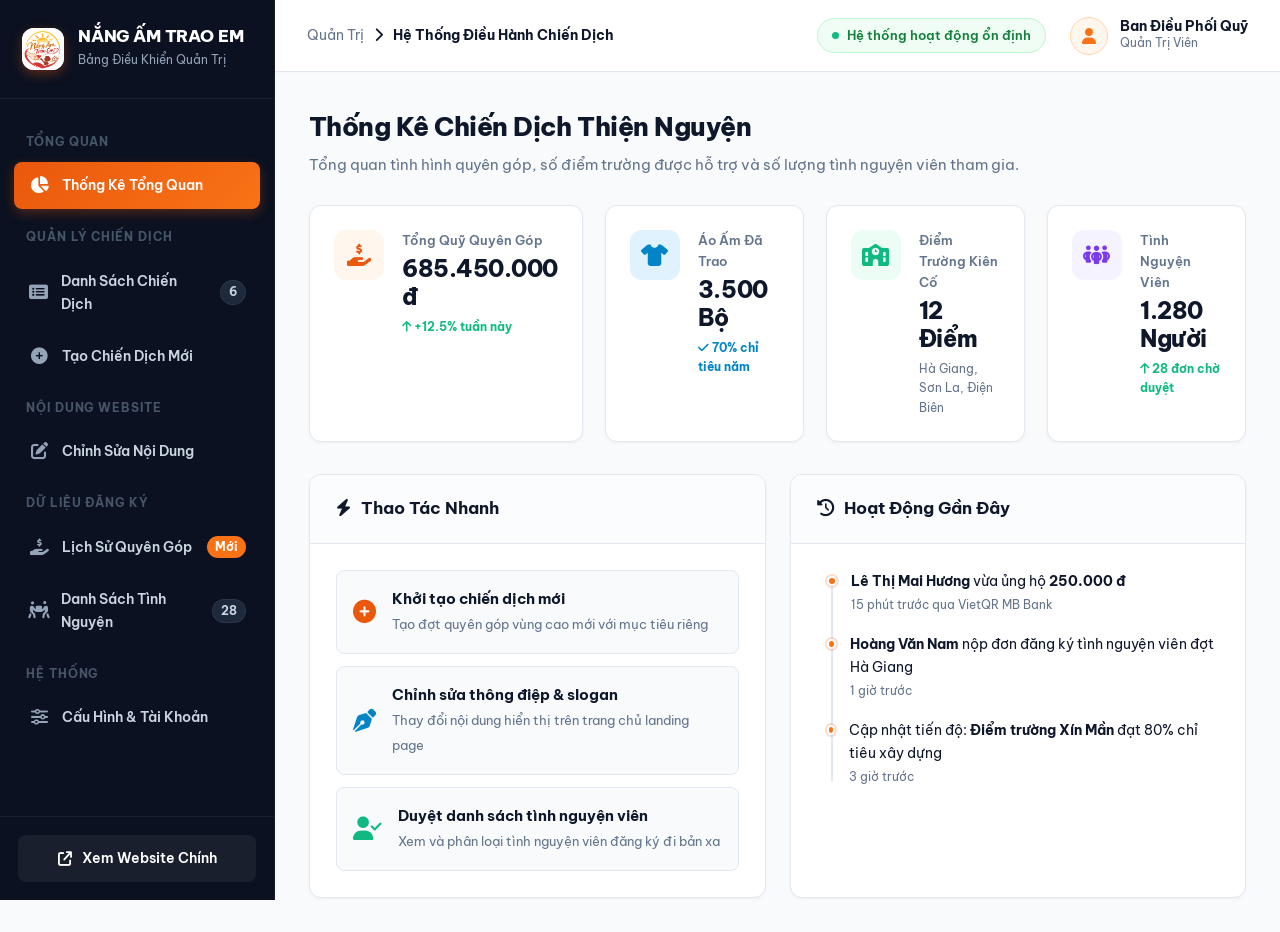
==== commit 753bedb7: "update" ====
--- a/admin.html
+++ b/admin.html
@@ -12,7 +12,7 @@
 </head>
 <body>
 
-  <!-- Hidden radio controllers for switching Admin Modules -->
+  
   <input type="radio" name="admin_tab" id="menu-overview" class="admin-tab-toggle" checked>
   <input type="radio" name="admin_tab" id="menu-campaigns" class="admin-tab-toggle">
   <input type="radio" name="admin_tab" id="menu-new-campaign" class="admin-tab-toggle">
@@ -21,15 +21,15 @@
   <input type="radio" name="admin_tab" id="menu-volunteers" class="admin-tab-toggle">
   <input type="radio" name="admin_tab" id="menu-settings" class="admin-tab-toggle">
 
-  <!-- Mobile toggle controller for admin sidebar -->
+  
   <input type="checkbox" id="sidebar-toggle" class="sidebar-toggle-check">
 
   <div class="admin-layout">
 
-    <!-- Admin Sidebar Navigation -->
+    
     <aside class="admin-sidebar">
       <div class="sidebar-brand">
-        <div class="brand-symbol"><i class="fa-solid fa-sun"></i></div>
+        <div class="brand-symbol"><img src="assets/images/logo.jpg" alt="Logo Nắng Ấm Trao Em" class="admin-logo-img"></div>
         <div class="brand-text">
           <span class="brand-name">NẮNG ẤM TRAO EM</span>
           <span class="brand-role">Bảng Điều Khiển Quản Trị</span>
@@ -87,10 +87,10 @@
       </div>
     </aside>
 
-    <!-- Main Content Body -->
+    
     <div class="admin-main">
 
-      <!-- Admin Topbar -->
+      
       <header class="admin-topbar">
         <div class="topbar-left">
           <label for="sidebar-toggle" class="sidebar-hamburger" aria-label="Mở Sidebar">
@@ -120,17 +120,17 @@
         </div>
       </header>
 
-      <!-- Panel Body Container -->
+      
       <div class="admin-content-area">
 
-        <!-- ================= PANEL 1: TỔNG QUAN ================= -->
+        
         <section class="admin-panel panel-overview">
           <div class="page-title-box">
             <h2>Thống Kê Chiến Dịch Thiện Nguyện</h2>
             <p>Tổng quan tình hình quyên góp, số điểm trường được hỗ trợ và số lượng tình nguyện viên tham gia.</p>
           </div>
 
-          <!-- 4 Stat Cards -->
+          
           <div class="overview-cards">
             <div class="stat-card">
               <div class="stat-icon icon-orange"><i class="fa-solid fa-hand-holding-dollar"></i></div>
@@ -169,7 +169,7 @@
             </div>
           </div>
 
-          <!-- Quick Actions & Recent Logs -->
+          
           <div class="overview-grid">
             <div class="admin-card">
               <div class="card-header">
@@ -233,7 +233,7 @@
           </div>
         </section>
 
-        <!-- ================= PANEL 2: DANH SÁCH CHIẾN DỊCH ================= -->
+        
         <section class="admin-panel panel-campaigns">
           <div class="page-title-box flex-between">
             <div>
@@ -245,7 +245,7 @@
             </label>
           </div>
 
-          <!-- Campaigns Table -->
+          
           <div class="admin-card">
             <div class="table-container">
               <table class="data-table">
@@ -365,14 +365,14 @@
           </div>
         </section>
 
-        <!-- ================= PANEL 3: TẠO CHIẾN DỊCH MỚI ================= -->
+        
         <section class="admin-panel panel-new-campaign">
           <div class="page-title-box">
             <h2>Khởi Tạo Chiến Dịch Thiện Nguyện Mới</h2>
             <p>Điền đầy đủ thông tin để tạo chiến dịch mới và hiển thị trực tiếp lên trang chủ quyên góp.</p>
           </div>
 
-          <!-- Alert notification for pure CSS submit simulated -->
+          
           <div id="create-campaign-success" class="alert-box alert-success">
             <i class="fa-solid fa-circle-check"></i>
             <div>
@@ -473,7 +473,7 @@
           </div>
         </section>
 
-        <!-- ================= PANEL 4: CHỈNH SỬA NỘI DUNG WEBSITE ================= -->
+        
         <section class="admin-panel panel-edit-content">
           <div class="page-title-box">
             <h2>Chỉnh Sửa Nội Dung Website Landing Page</h2>
@@ -492,7 +492,7 @@
           <div class="admin-card form-card">
             <form action="#save-content-success" method="get" class="admin-form">
 
-              <!-- Group 1: Header & Hero -->
+              
               <div class="form-section-title">
                 <i class="fa-solid fa-heading"></i>
                 <span>Phần Đầu Trang (Hero Banner)</span>
@@ -519,7 +519,7 @@
                 <textarea id="site-desc" rows="3" class="form-input">Hàng ngàn em nhỏ tại các điểm bản vùng cao Hà Giang, Điện Biên, Sơn La đang vượt qua mùa đông buốt giá trong những manh áo mỏng và phòng học tạm bợ. Hãy cùng chúng tôi mang hơi ấm yêu thương, sách vở và nụ cười rạng rỡ tới các em!</textarea>
               </div>
 
-              <!-- Group 2: Key Numbers Counter -->
+              
               <div class="form-section-title">
                 <i class="fa-solid fa-chart-line"></i>
                 <span>Chỉ Số Tác Động (Metrics Counter)</span>
@@ -544,7 +544,7 @@
                 </div>
               </div>
 
-              <!-- Group 3: Bank Account / QR Config -->
+              
               <div class="form-section-title">
                 <i class="fa-solid fa-building-columns"></i>
                 <span>Thông Tin Tài Khoản Tiếp Nhận & VietQR</span>
@@ -565,7 +565,7 @@
                 </div>
               </div>
 
-              <!-- Group 4: Footer Contact -->
+              
               <div class="form-section-title">
                 <i class="fa-solid fa-address-book"></i>
                 <span>Thông Tin Liên Hệ Chân Trang</span>
@@ -596,7 +596,7 @@
           </div>
         </section>
 
-        <!-- ================= PANEL 5: LỊCH SỬ QUYÊN GÓP ================= -->
+        
         <section class="admin-panel panel-donations">
           <div class="page-title-box flex-between">
             <div>
@@ -674,7 +674,7 @@
           </div>
         </section>
 
-        <!-- ================= PANEL 6: DANH SÁCH TÌNH NGUYỆN VIÊN ================= -->
+        
         <section class="admin-panel panel-volunteers">
           <div class="page-title-box flex-between">
             <div>
@@ -777,7 +777,7 @@
           </div>
         </section>
 
-        <!-- ================= PANEL 7: CẤU HÌNH & TÀI KHOẢN ================= -->
+        
         <section class="admin-panel panel-settings">
           <div class="page-title-box">
             <h2>Cấu Hình Hệ Thống Quản Trị</h2>
--- a/assets/css/admin.css
+++ b/assets/css/admin.css
@@ -1,8 +1,5 @@
 @charset "UTF-8";
-/* ==========================================================================
-   NẮNG ẤM TRAO EM - MODERN ADMIN DASHBOARD STYLESHEET
-   100% Pure CSS3 - Font 'Be Vietnam Pro' Tiếng Việt Chuẩn 100%
-   ========================================================================== */
+
 
 :root {
   --admin-primary: #f97316;
@@ -47,7 +44,7 @@
   -moz-osx-font-smoothing: grayscale;
 }
 
-/* Hide Radio toggles */
+
 .admin-tab-toggle,
 .sidebar-toggle-check {
   position: absolute;
@@ -55,13 +52,13 @@
   pointer-events: none;
 }
 
-/* Admin Grid Layout */
+
 .admin-layout {
   display: flex;
   min-height: 100vh;
 }
 
-/* Sidebar Styles */
+
 .admin-sidebar {
   width: 275px;
   background-color: var(--admin-sidebar-bg);
@@ -89,14 +86,20 @@
   width: 42px;
   height: 42px;
   border-radius: var(--radius-md);
-  background: linear-gradient(135deg, #f59e0b, #ea580c);
-  color: #ffffff;
+  overflow: hidden;
   display: flex;
   align-items: center;
   justify-content: center;
-  font-size: 1.25rem;
   flex-shrink: 0;
   box-shadow: 0 4px 12px rgba(234, 88, 12, 0.35);
+  background: #ffffff;
+}
+
+.admin-logo-img {
+  width: 100%;
+  height: 100%;
+  object-fit: cover;
+  display: block;
 }
 
 .brand-name {
@@ -205,7 +208,7 @@
   color: #ffffff;
 }
 
-/* Tab Switching with Radio :checked */
+
 #menu-overview:checked ~ .admin-layout .menu-item-overview,
 #menu-campaigns:checked ~ .admin-layout .menu-item-campaigns,
 #menu-new-campaign:checked ~ .admin-layout .menu-item-new-campaign,
@@ -246,7 +249,7 @@
   to { opacity: 1; transform: translateY(0); }
 }
 
-/* Main Content Wrapper */
+
 .admin-main {
   flex: 1;
   margin-left: 275px;
@@ -255,7 +258,7 @@
   min-width: 0;
 }
 
-/* Topbar Header */
+
 .admin-topbar {
   height: 72px;
   background: #ffffff;
@@ -368,7 +371,7 @@
   color: var(--admin-text-muted);
 }
 
-/* Admin Content Area */
+
 .admin-content-area {
   padding: 34px;
   flex: 1;
@@ -399,7 +402,7 @@
   gap: 16px;
 }
 
-/* Stat Cards in Overview */
+
 .overview-cards {
   display: grid;
   grid-template-columns: repeat(4, 1fr);
@@ -476,7 +479,7 @@
   font-weight: 700;
 }
 
-/* Two Column Grid */
+
 .overview-grid {
   display: grid;
   grid-template-columns: 1fr 1fr;
@@ -510,7 +513,7 @@
   padding: 26px;
 }
 
-/* Quick Actions List */
+
 .quick-actions-list {
   display: flex;
   flex-direction: column;
@@ -555,7 +558,7 @@
   box-shadow: var(--shadow-sm);
 }
 
-/* Activity Feed */
+
 .activity-feed {
   list-style: none;
   display: flex;
@@ -605,7 +608,7 @@
   margin-top: 2px;
 }
 
-/* Data Tables */
+
 .table-container {
   overflow-x: auto;
 }
@@ -757,7 +760,7 @@
   margin-right: 4px;
 }
 
-/* Admin Buttons */
+
 .btn {
   display: inline-flex;
   align-items: center;
@@ -796,7 +799,7 @@
   font-size: 0.96rem;
 }
 
-/* Alert Boxes */
+
 .alert-box {
   display: none;
   padding: 18px 22px;
@@ -832,7 +835,7 @@
   text-decoration: none;
 }
 
-/* Forms in Admin */
+
 .form-card {
   padding: 32px;
 }
@@ -918,7 +921,7 @@
   margin-top: 10px;
 }
 
-/* Checkboxes in Settings */
+
 .checkbox-group {
   display: flex;
   flex-direction: column;
@@ -940,7 +943,7 @@
   height: 18px;
 }
 
-/* Responsive */
+
 @media (max-width: 1024px) {
   .overview-cards { grid-template-columns: repeat(2, 1fr); }
   .overview-grid { grid-template-columns: 1fr; }
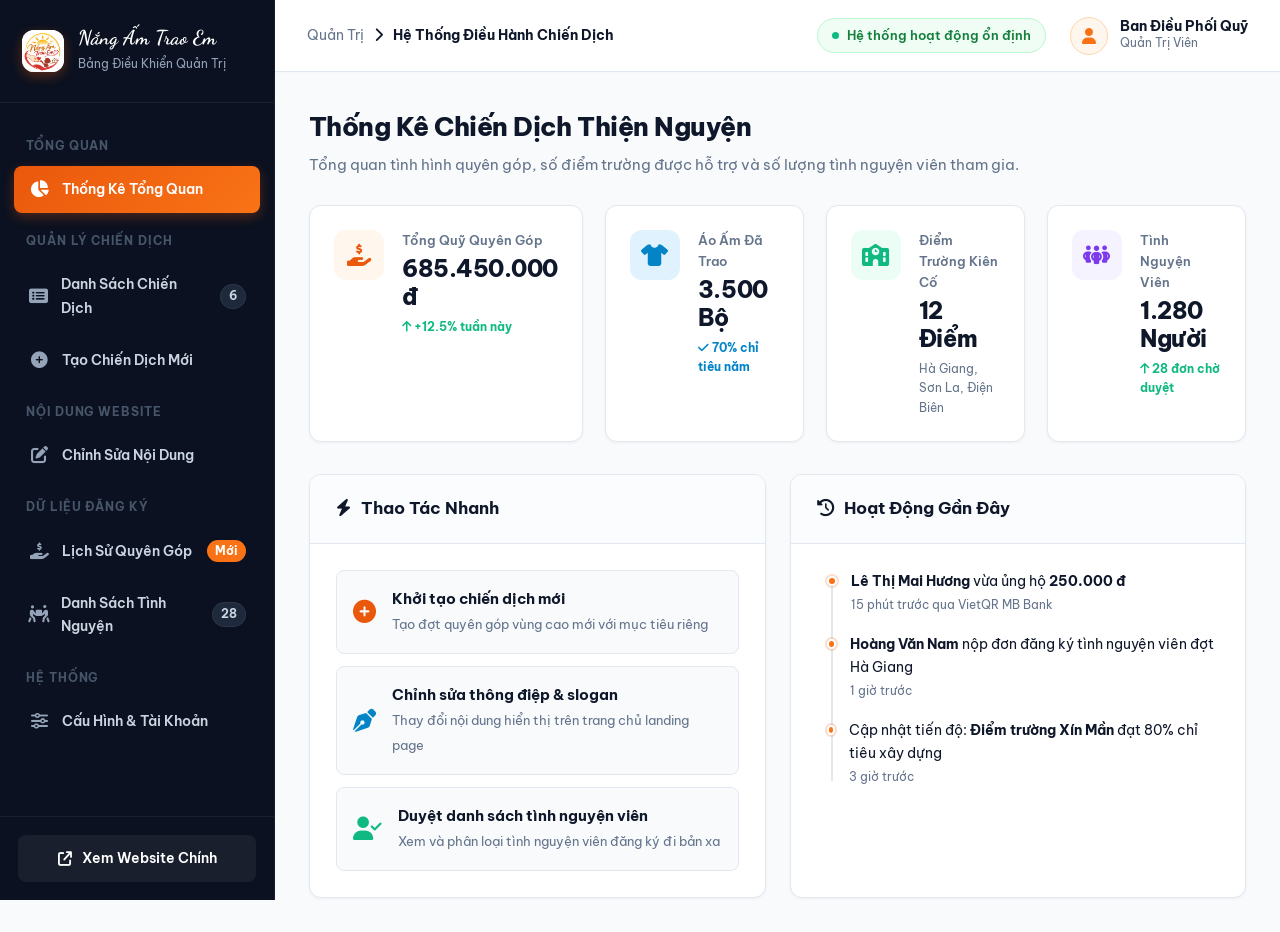
==== commit 42174030: "update" ====
--- a/admin.html
+++ b/admin.html
@@ -6,7 +6,7 @@
   <title>Hệ Thống Quản Trị - Nắng Ấm Trao Em</title>
   <link rel="preconnect" href="https://fonts.googleapis.com">
   <link rel="preconnect" href="https://fonts.gstatic.com" crossorigin>
-  <link href="https://fonts.googleapis.com/css2?family=Be+Vietnam+Pro:ital,wght@0,300;0,400;0,500;0,600;0,700;0,800;1,400;1,600&family=Inter:wght@400;500;600;700&display=swap" rel="stylesheet">
+  <link href="https://fonts.googleapis.com/css2?family=Alex+Brush&family=Be+Vietnam+Pro:ital,wght@0,300;0,400;0,500;0,600;0,700;0,800;1,400;1,600&family=Dancing+Script:wght@600;700&family=Great+Vibes&family=Inter:wght@400;500;600;700&display=swap" rel="stylesheet">
   <link rel="stylesheet" href="https://cdnjs.cloudflare.com/ajax/libs/font-awesome/6.5.1/css/all.min.css">
   <link rel="stylesheet" href="assets/css/admin.css">
 </head>
@@ -31,7 +31,7 @@
       <div class="sidebar-brand">
         <div class="brand-symbol"><img src="assets/images/logo.jpg" alt="Logo Nắng Ấm Trao Em" class="admin-logo-img"></div>
         <div class="brand-text">
-          <span class="brand-name">NẮNG ẤM TRAO EM</span>
+          <span class="brand-name">Nắng Ấm Trao Em</span>
           <span class="brand-role">Bảng Điều Khiển Quản Trị</span>
         </div>
       </div>
--- a/assets/css/admin.css
+++ b/assets/css/admin.css
@@ -17,19 +17,21 @@
   --admin-success: #10b981;
   --admin-danger: #ef4444;
   --admin-warning: #f59e0b;
-  
+
   --font-family: 'Be Vietnam Pro', 'Inter', -apple-system, BlinkMacSystemFont, "Segoe UI", Roboto, sans-serif;
   --transition: all 0.2s cubic-bezier(0.4, 0, 0.2, 1);
   --radius-sm: 8px;
   --radius-md: 12px;
   --radius-lg: 18px;
-  
+
   --shadow-sm: 0 1px 3px rgba(15, 23, 42, 0.05);
   --shadow-md: 0 4px 6px -1px rgba(15, 23, 42, 0.07), 0 2px 4px -2px rgba(15, 23, 42, 0.05);
   --shadow-lg: 0 10px 20px -3px rgba(15, 23, 42, 0.08);
 }
 
-*, *::before, *::after {
+*,
+*::before,
+*::after {
   box-sizing: border-box;
   margin: 0;
   padding: 0;
@@ -103,12 +105,13 @@
 }
 
 .brand-name {
-  font-size: 1.05rem;
-  font-weight: 800;
+  font-family: 'Dancing Script', cursive;
+  font-size: 1.25rem;
+  font-weight: 700;
   color: #ffffff;
   display: block;
   line-height: 1.2;
-  letter-spacing: -0.01em;
+  letter-spacing: 0.01em;
 }
 
 .brand-role {
@@ -209,25 +212,25 @@
 }
 
 
-#menu-overview:checked ~ .admin-layout .menu-item-overview,
-#menu-campaigns:checked ~ .admin-layout .menu-item-campaigns,
-#menu-new-campaign:checked ~ .admin-layout .menu-item-new-campaign,
-#menu-edit-content:checked ~ .admin-layout .menu-item-edit-content,
-#menu-donations:checked ~ .admin-layout .menu-item-donations,
-#menu-volunteers:checked ~ .admin-layout .menu-item-volunteers,
-#menu-settings:checked ~ .admin-layout .menu-item-settings {
+#menu-overview:checked~.admin-layout .menu-item-overview,
+#menu-campaigns:checked~.admin-layout .menu-item-campaigns,
+#menu-new-campaign:checked~.admin-layout .menu-item-new-campaign,
+#menu-edit-content:checked~.admin-layout .menu-item-edit-content,
+#menu-donations:checked~.admin-layout .menu-item-donations,
+#menu-volunteers:checked~.admin-layout .menu-item-volunteers,
+#menu-settings:checked~.admin-layout .menu-item-settings {
   background: linear-gradient(135deg, #ea580c, #f97316);
   color: #ffffff;
   box-shadow: 0 4px 12px rgba(234, 88, 12, 0.3);
 }
 
-#menu-overview:checked ~ .admin-layout .menu-item-overview i,
-#menu-campaigns:checked ~ .admin-layout .menu-item-campaigns i,
-#menu-new-campaign:checked ~ .admin-layout .menu-item-new-campaign i,
-#menu-edit-content:checked ~ .admin-layout .menu-item-edit-content i,
-#menu-donations:checked ~ .admin-layout .menu-item-donations i,
-#menu-volunteers:checked ~ .admin-layout .menu-item-volunteers i,
-#menu-settings:checked ~ .admin-layout .menu-item-settings i {
+#menu-overview:checked~.admin-layout .menu-item-overview i,
+#menu-campaigns:checked~.admin-layout .menu-item-campaigns i,
+#menu-new-campaign:checked~.admin-layout .menu-item-new-campaign i,
+#menu-edit-content:checked~.admin-layout .menu-item-edit-content i,
+#menu-donations:checked~.admin-layout .menu-item-donations i,
+#menu-volunteers:checked~.admin-layout .menu-item-volunteers i,
+#menu-settings:checked~.admin-layout .menu-item-settings i {
   color: #ffffff;
 }
 
@@ -236,17 +239,44 @@
   animation: panelFadeIn 0.25s ease;
 }
 
-#menu-overview:checked ~ .admin-layout .panel-overview { display: block; }
-#menu-campaigns:checked ~ .admin-layout .panel-campaigns { display: block; }
-#menu-new-campaign:checked ~ .admin-layout .panel-new-campaign { display: block; }
-#menu-edit-content:checked ~ .admin-layout .panel-edit-content { display: block; }
-#menu-donations:checked ~ .admin-layout .panel-donations { display: block; }
-#menu-volunteers:checked ~ .admin-layout .panel-volunteers { display: block; }
-#menu-settings:checked ~ .admin-layout .panel-settings { display: block; }
+#menu-overview:checked~.admin-layout .panel-overview {
+  display: block;
+}
+
+#menu-campaigns:checked~.admin-layout .panel-campaigns {
+  display: block;
+}
+
+#menu-new-campaign:checked~.admin-layout .panel-new-campaign {
+  display: block;
+}
+
+#menu-edit-content:checked~.admin-layout .panel-edit-content {
+  display: block;
+}
+
+#menu-donations:checked~.admin-layout .panel-donations {
+  display: block;
+}
+
+#menu-volunteers:checked~.admin-layout .panel-volunteers {
+  display: block;
+}
+
+#menu-settings:checked~.admin-layout .panel-settings {
+  display: block;
+}
 
 @keyframes panelFadeIn {
-  from { opacity: 0; transform: translateY(6px); }
-  to { opacity: 1; transform: translateY(0); }
+  from {
+    opacity: 0;
+    transform: translateY(6px);
+  }
+
+  to {
+    opacity: 1;
+    transform: translateY(0);
+  }
 }
 
 
@@ -270,7 +300,7 @@
   position: sticky;
   top: 0;
   z-index: 90;
-  box-shadow: 0 1px 2px rgba(0,0,0,0.02);
+  box-shadow: 0 1px 2px rgba(0, 0, 0, 0.02);
 }
 
 .topbar-left {
@@ -438,10 +468,25 @@
   flex-shrink: 0;
 }
 
-.icon-orange { background: #fff7ed; color: #ea580c; }
-.icon-blue { background: #e0f2fe; color: #0284c7; }
-.icon-green { background: #ecfdf5; color: #10b981; }
-.icon-purple { background: #f5f3ff; color: #7c3aed; }
+.icon-orange {
+  background: #fff7ed;
+  color: #ea580c;
+}
+
+.icon-blue {
+  background: #e0f2fe;
+  color: #0284c7;
+}
+
+.icon-green {
+  background: #ecfdf5;
+  color: #10b981;
+}
+
+.icon-purple {
+  background: #f5f3ff;
+  color: #7c3aed;
+}
 
 .stat-data {
   display: flex;
@@ -536,9 +581,17 @@
   font-size: 1.45rem;
 }
 
-.text-orange { color: #ea580c; }
-.text-blue { color: #0284c7; }
-.text-green { color: #10b981; }
+.text-orange {
+  color: #ea580c;
+}
+
+.text-blue {
+  color: #0284c7;
+}
+
+.text-green {
+  color: #10b981;
+}
 
 .action-btn-item strong {
   display: block;
@@ -652,7 +705,9 @@
   color: var(--admin-text-muted);
 }
 
-.text-bold { font-weight: 700; }
+.text-bold {
+  font-weight: 700;
+}
 
 .table-progress {
   display: flex;
@@ -690,10 +745,25 @@
   font-weight: 700;
 }
 
-.status-active { background: #e0f2fe; color: #0369a1; }
-.status-completed { background: #dcfce7; color: #15803d; }
-.status-pending { background: #fef3c7; color: #b45309; }
-.status-verified { background: #dcfce7; color: #15803d; }
+.status-active {
+  background: #e0f2fe;
+  color: #0369a1;
+}
+
+.status-completed {
+  background: #dcfce7;
+  color: #15803d;
+}
+
+.status-pending {
+  background: #fef3c7;
+  color: #b45309;
+}
+
+.status-verified {
+  background: #dcfce7;
+  color: #15803d;
+}
 
 .action-buttons {
   display: flex;
@@ -869,10 +939,21 @@
   gap: 6px;
 }
 
-.col-3 { flex: 3; }
-.col-4 { flex: 4; }
-.col-6 { flex: 6; }
-.col-8 { flex: 8; }
+.col-3 {
+  flex: 3;
+}
+
+.col-4 {
+  flex: 4;
+}
+
+.col-6 {
+  flex: 6;
+}
+
+.col-8 {
+  flex: 8;
+}
 
 .form-group {
   display: flex;
@@ -945,19 +1026,57 @@
 
 
 @media (max-width: 1024px) {
-  .overview-cards { grid-template-columns: repeat(2, 1fr); }
-  .overview-grid { grid-template-columns: 1fr; }
+  .overview-cards {
+    grid-template-columns: repeat(2, 1fr);
+  }
+
+  .overview-grid {
+    grid-template-columns: 1fr;
+  }
 }
 
 @media (max-width: 768px) {
-  .admin-sidebar { transform: translateX(-100%); }
-  .sidebar-toggle-check:checked ~ .admin-layout .admin-sidebar { transform: translateX(0); }
-  .admin-main { margin-left: 0; }
-  .sidebar-hamburger { display: flex; }
-  .admin-topbar { padding: 0 18px; }
-  .status-indicator { display: none; }
-  .admin-content-area { padding: 18px; }
-  .overview-cards { grid-template-columns: 1fr; }
-  .form-row { flex-direction: column; gap: 14px; }
-  .col-3, .col-4, .col-6, .col-8 { flex: 1; }
-}
+  .admin-sidebar {
+    transform: translateX(-100%);
+  }
+
+  .sidebar-toggle-check:checked~.admin-layout .admin-sidebar {
+    transform: translateX(0);
+  }
+
+  .admin-main {
+    margin-left: 0;
+  }
+
+  .sidebar-hamburger {
+    display: flex;
+  }
+
+  .admin-topbar {
+    padding: 0 18px;
+  }
+
+  .status-indicator {
+    display: none;
+  }
+
+  .admin-content-area {
+    padding: 18px;
+  }
+
+  .overview-cards {
+    grid-template-columns: 1fr;
+  }
+
+  .form-row {
+    flex-direction: column;
+    gap: 14px;
+  }
+
+  .col-3,
+  .col-4,
+  .col-6,
+  .col-8 {
+    flex: 1;
+  }
+}
